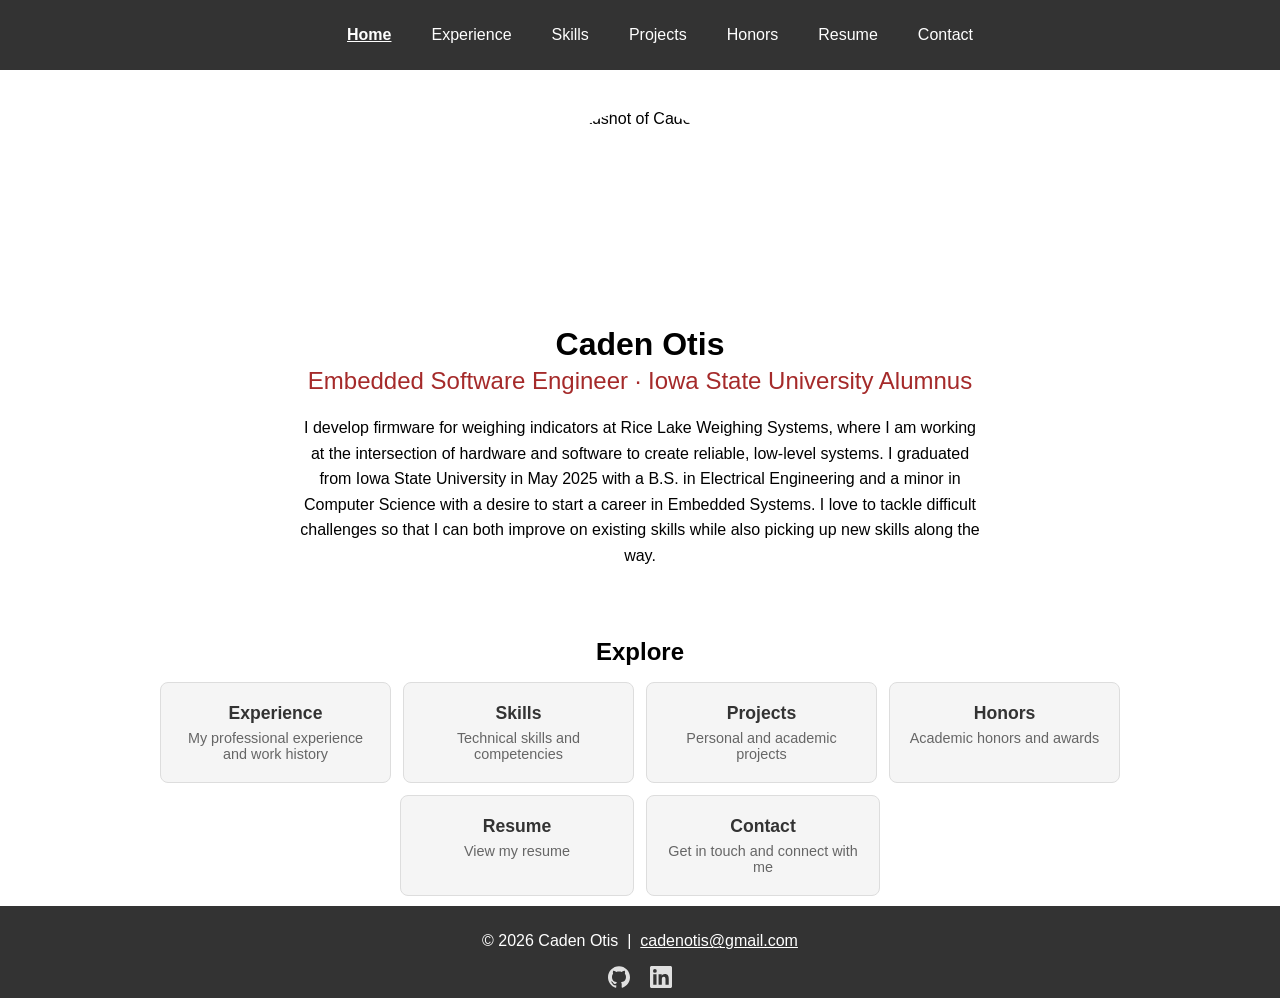
==== index.html @ 0e5d29cf "Add a #toggle-goatcounter usage example to the analytics comment Refs #57" ====
<!DOCTYPE html>
<html lang="en">

<head>
    <meta charset="UTF-8">
    <base href="./">
    <meta name="viewport" content="width=device-width, initial-scale=1.0">
    <link rel="stylesheet" href="./style.css">
    <link rel="icon" type="image/svg+xml" href="./favicon.svg">
    <link rel="icon" type="image/png" sizes="48x48" href="./favicon.png">
    <link rel="shortcut icon" href="./favicon.ico">
    <title>Caden Otis - Home</title>
    <meta name="description" content="Caden Otis — Embedded Software Engineer. Portfolio showcasing experience, skills, and projects.">
    <meta name="author" content="Caden Otis">
    <link rel="canonical" href="https://cadenrotis.github.io/Portfolio/">

    <!-- Open Graph / social sharing -->
    <meta property="og:title" content="Caden Otis - Home">
    <meta property="og:description" content="Embedded Software Engineer | Iowa State University Alumnus. Portfolio and projects.">
    <meta property="og:url" content="https://cadenrotis.github.io/Portfolio/">
    <meta property="og:type" content="website">
    <meta property="og:site_name" content="Caden Otis">
    <meta property="og:image" content="https://cadenrotis.github.io/Portfolio/images/profile.jpg">

    <!-- Twitter/X card -->
    <meta name="twitter:card" content="summary_large_image">
    <meta name="twitter:title" content="Caden Otis - Home">
    <meta name="twitter:description" content="Embedded Software Engineer | Iowa State University Alumnus. Portfolio and projects.">
    <meta name="twitter:image" content="https://cadenrotis.github.io/Portfolio/images/profile.jpg">

    <!-- Site analytics: GoatCounter - cookie-free visit counting, no consent banner
         needed. The absolute https src also resolves on plain-http local previews.
         GoatCounter reads this page's canonical link to pick the recorded path.
         To stop counting your own visits, load any page with #toggle-goatcounter
         appended, e.g. https://cadenrotis.github.io/Portfolio/#toggle-goatcounter -->
    <script data-goatcounter="https://cadenotis.goatcounter.com/count" async src="https://gc.zgo.at/count.js"></script>
</head>

<body>
    <header>
        <nav aria-label="Main navigation">
            <ul>
                <li><a href="./" class="active">Home</a></li>
                <li><a href="experience/">Experience</a></li>
                <li><a href="skills/">Skills</a></li>
                <li><a href="projects/">Projects</a></li>
                <li><a href="honors/">Honors</a></li>
                <li><a href="resume/">Resume</a></li>
                <li><a href="contact/">Contact</a></li>
            </ul>
        </nav>
    </header>

    <main>
    <section id="hero">
        <img src="./images/profile.jpg" alt="Headshot of Caden Otis" width="250">
        <h1>Caden Otis</h1>
        <p class="subtitle">Embedded Software Engineer &middot; Iowa State University Alumnus</p>
        <p class="intro">I develop firmware for weighing indicators at Rice Lake Weighing Systems, where I am working
            at the intersection of hardware and software to create reliable, low-level systems. I graduated from
            Iowa State University in May 2025 with a B.S. in Electrical Engineering and a minor in Computer Science 
            with a desire to start a career in Embedded Systems. I love to tackle difficult challenges so that
            I can both improve on existing skills while also picking up new skills along the way.</p>
    </section>

    <section id="site-guide">
        <h2>Explore</h2>
        <div class="guide-cards">
            <a href="experience/" class="guide-card">
                <h3>Experience</h3>
                <p>My professional experience and work history</p>
            </a>
            <a href="skills/" class="guide-card">
                <h3>Skills</h3>
                <p>Technical skills and competencies</p>
            </a>
            <a href="projects/" class="guide-card">
                <h3>Projects</h3>
                <p>Personal and academic projects</p>
            </a>
            <a href="honors/" class="guide-card">
                <h3>Honors</h3>
                <p>Academic honors and awards</p>
            </a>
            <a href="resume/" class="guide-card">
                <h3>Resume</h3>
                <p>View my resume</p>
            </a>
            <a href="contact/" class="guide-card">
                <h3>Contact</h3>
                <p>Get in touch and connect with me</p>
            </a>
        </div>
    </section>

    </main>

    <footer>
        <p>&copy; <span id="copyright-year">2026</span> Caden Otis &nbsp;|&nbsp; <a href="mailto:cadenotis@gmail.com">cadenotis@gmail.com</a></p>
        <!--
            Social profile links (GitHub + LinkedIn), shown in the footer of every page.
            target="_blank"           -> open the profile in a new tab so visitors keep their
                                         place on this site instead of navigating away.
            rel="noopener noreferrer" -> safety hardening for target="_blank":
                noopener   blocks the new tab from reaching back into this page via window.opener
                           (prevents "reverse tabnabbing", where the opened page could redirect
                           this tab to a phishing look-alike).
                noreferrer stops this page's URL being sent to the destination as the Referer
                           header (also implies noopener). Modern browsers add noopener
                           automatically; it is kept explicit for older browsers.
            aria-label on each <a> -> spoken name for screen readers, since a link containing only
                           an icon has no visible text to announce.
            How the icons work: the logo shapes come from the open, public-domain (CC0) "Simple Icons" brand
            set and are embedded inline as SVG vector paths on a 24x24 grid, rather than loaded as
            image files. The browser draws them as vectors, so they stay sharp at any zoom and cost
            no extra network request. fill="currentColor" makes each inherit the footer's white
            text color, and the rendered size is set by .footer-icon in style.css. To change a
            profile, edit its href below.
        -->
        <nav class="footer-social" aria-label="Social profiles">
            <a href="https://github.com/cadenrotis" target="_blank" rel="noopener noreferrer" aria-label="GitHub profile">
                <svg class="footer-icon" role="img" aria-hidden="true" viewBox="0 0 24 24" width="24" height="24" fill="currentColor"><path d="M12 .297c-6.63 0-12 5.373-12 12 0 5.303 3.438 9.8 8.205 11.385.6.113.82-.258.82-.577 0-.285-.01-1.04-.015-2.04-3.338.724-4.042-1.61-4.042-1.61C4.422 18.07 3.633 17.7 3.633 17.7c-1.087-.744.084-.729.084-.729 1.205.084 1.838 1.236 1.838 1.236 1.07 1.835 2.809 1.305 3.495.998.108-.776.417-1.305.76-1.605-2.665-.3-5.466-1.332-5.466-5.93 0-1.31.465-2.38 1.235-3.22-.135-.303-.54-1.523.105-3.176 0 0 1.005-.322 3.3 1.23.96-.267 1.98-.399 3-.405 1.02.006 2.04.138 3 .405 2.28-1.552 3.285-1.23 3.285-1.23.645 1.653.24 2.873.12 3.176.765.84 1.23 1.91 1.23 3.22 0 4.61-2.805 5.625-5.475 5.92.42.36.81 1.096.81 2.22 0 1.606-.015 2.896-.015 3.286 0 .315.21.69.825.57C20.565 22.092 24 17.592 24 12.297c0-6.627-5.373-12-12-12"/></svg>
            </a>
            <a href="https://www.linkedin.com/in/cadenotis" target="_blank" rel="noopener noreferrer" aria-label="LinkedIn profile">
                <svg class="footer-icon" role="img" aria-hidden="true" viewBox="0 0 24 24" width="24" height="24" fill="currentColor"><path d="M20.447 20.452h-3.554v-5.569c0-1.328-.027-3.037-1.852-3.037-1.853 0-2.136 1.445-2.136 2.939v5.667H9.351V9h3.414v1.561h.046c.477-.9 1.637-1.85 3.37-1.85 3.601 0 4.267 2.37 4.267 5.455v6.286zM5.337 7.433a2.062 2.062 0 01-2.063-2.065 2.064 2.064 0 112.063 2.065zm1.782 13.019H3.555V9h3.564v11.452zM22.225 0H1.771C.792 0 0 .774 0 1.729v20.542C0 23.227.792 24 1.771 24h20.451C23.2 24 24 23.227 24 22.271V1.729C24 .774 23.2 0 22.222 0h.003z"/></svg>
            </a>
        </nav>
    </footer>
    <script src="./auto-generate-year.js"></script>
</body>

</html>
---- style.css ----
header {
    background-color: #333;
    color: #fff;
    padding: 10px 0;
}

nav ul {
    list-style: none;
    display: flex;
    justify-content: center;
}

nav li {
    margin: 0 20px;
}

nav a {
    text-decoration: none;
    color: #fff;
}

nav a.active {
    font-weight: bold;
    text-decoration: underline;
}

body {
    display: flex;
    flex-direction: column;
    min-height: 100vh;
    font-family: Arial, sans-serif;
    margin: 0;
    padding: 0;
}

img {
    max-width: 100%;
}

footer {
    margin-top: auto;
    text-align: center;
    padding: 10px;
    background-color: #333;
    color: #fff;
}

footer a {
    color: #fff;
}

/* --- Content Pages Left Padding --- */

#experience,
#skills,
#projects,
#resume,
#contact {
    max-width: 960px;
    margin: 0 auto;
    padding: 20px 40px;
}

.container {
    max-width: 960px;
    margin: 0 auto;
    padding: 40px;
}

.project {
    margin-bottom: 20px;
    border: 1px solid #ccc;
    padding: 20px;
}

.project > img {
    display: block;
    margin: 0 auto;
}

.project-gallery {
    display: grid;
    grid-template-columns: 1fr 1fr;
    gap: 8px;
    margin-bottom: 12px;
}

.project-gallery img {
    width: 100%;
    aspect-ratio: 750 / 424;
    object-fit: cover;
    border: 1px solid #ddd;
    border-radius: 4px;
}

.job-gallery {
    display: grid;
    grid-template-columns: 1fr 1fr;
    gap: 8px;
    margin-top: 12px;
}

.job-gallery img {
    width: 100%;
    object-fit: cover;
    border: 1px solid #ddd;
    border-radius: 4px;
    display: block;
}

.job-gallery figure {
    margin: 0;
}

.job-gallery figcaption {
    text-align: center;
    font-style: italic;
    font-size: 0.9em;
    color: #555;
    margin-top: 4px;
}

.job-image {
    margin: 12px auto 0;
    max-width: 300px;
}

.job-image img {
    width: 100%;
    border: 1px solid #ddd;
    border-radius: 4px;
    display: block;
}

.job-image figcaption {
    text-align: center;
    font-style: italic;
    font-size: 0.9em;
    color: #555;
    margin-top: 4px;
}

.job-logo {
    display: block;
    margin: 12px auto 0;
    max-width: 400px;
}

.job-logo img {
    width: 100%;
    display: block;
}

.job {
    margin-bottom: 30px;
    border-left: 3px solid #333;
    padding: 10px 20px;
}

.date {
    font-style: italic;
    color: #666;
}

.role-summary {
    margin: 4px 0 12px;
}

.job li + li {
    margin-top: 8px;
}

/* Center a page's content vertically between the header and footer */
main.page-center {
    flex: 1;
    display: flex;
    flex-direction: column;
}

#not-found {
    flex: 1;
    display: flex;
    flex-direction: column;
    justify-content: center;
    align-items: center;
    gap: 8px;
    text-align: center;
}

#not-found .compass-icon {
    display: block;
}

#not-found .back-link {
    text-align: center;
}

/* --- Homepage Hero --- */

#hero {
    text-align: center;
    padding: 40px 20px;
}

#hero img {
    border-radius: 50%;
    width: 200px;
    height: 200px;
    object-fit: cover;
    display: block;
    margin: 0 auto 16px;
}

#hero h1 {
    margin: 0 0 4px;
    font-size: 2em;
}

#hero .subtitle {
    color: brown;
    font-size: 1.5em;
    margin: 0 0 20px;
}

#hero .intro {
    max-width: 680px;
    margin: 0 auto;
    line-height: 1.6;
}

/* --- Site Guide Cards --- */

#site-guide {
    text-align: center;
    padding: 10px 20px;
}

#site-guide h2 {
    margin-bottom: 16px;
}

.guide-cards {
    display: flex;
    flex-wrap: wrap;
    justify-content: center;
    gap: 12px;
    max-width: 960px;
    margin: 0 auto;
}

.guide-card {
    display: block;
    flex: 1 1 160px;
    max-width: 200px;
    min-width: 140px;
    background-color: #f5f5f5;
    border: 1px solid #ddd;
    border-radius: 8px;
    padding: 20px 16px;
    text-decoration: none;
    color: #333;
    transition: transform 0.15s, box-shadow 0.15s;
}

.guide-card:hover {
    transform: translateY(-3px);
    box-shadow: 0 4px 12px rgba(0,0,0,0.1);
}

.guide-card h3 {
    margin: 0 0 6px;
    font-size: 1.1em;
}

.guide-card p {
    margin: 0;
    font-size: 0.9em;
    color: #666;
}

/* --- Honors Page --- */

#honors {
    max-width: 720px;
    margin: 0 auto;
    padding: 40px 20px;
}

#honors h2 {
    margin-bottom: 24px;
}

.honors-list {
    list-style: none;
    padding: 0;
    margin: 0;
}

.honors-list li {
    border-left: 3px solid #333;
    padding: 12px 20px;
    margin-bottom: 16px;
}

.honor-name {
    font-weight: bold;
    font-size: 1.05em;
}

.honor-date {
    font-style: italic;
    color: #666;
    font-size: 0.9em;
    display: block;
    margin-top: 2px;
}

.honor-desc {
    margin: 4px 0 0;
    font-size: 0.92em;
    color: #555;
}

.skills-category {
    margin-bottom: 20px;
}

.skills-category h3 {
    margin-bottom: 8px;
}

.skill-tags {
    list-style: none;
    padding: 0;
    display: flex;
    flex-wrap: wrap;
    gap: 8px;
}

.skill-tags li {
    background-color: #e0e0e0;
    color: #333;
    padding: 4px 12px;
    border-radius: 4px;
    font-size: 14px;
}

.contact-card {
    background-color: #f5f5f5;
    border: 1px solid #ddd;
    border-radius: 6px;
    padding: 24px;
    max-width: 480px;
}

.contact-info {
    list-style: none;
    padding: 0;
    margin: 0;
}

.contact-info li {
    padding: 8px 0;
    border-bottom: 1px solid #ddd;
}

.contact-info li:last-child {
    border-bottom: none;
}

.contact-info a {
    color: #1a0dab;
    text-decoration: none;
}

.contact-info a:hover {
    text-decoration: underline;
}

.contact-icon {
    display: block;
    margin: 0 auto 12px;
    /* min() keeps the 450px desktop cap but never lets the image exceed its container */
    max-width: min(450px, 100%);
}
/* --- Footer social icons ---
   The icon links live in each page's <footer> markup as inline SVG (shapes
   from the open Simple Icons brand set), so
   there is no image file to load. They are sized 22x22 and colored via
   fill:currentColor, which inherits the footer's white text color. Hover
   and keyboard focus raise opacity, and a visible focus outline keeps the
   links usable without a mouse. */
.footer-social {
    display: flex;
    justify-content: center;
    align-items: center;
    gap: 20px;
    margin-top: 8px;
}

.footer-social a {
    display: inline-flex;
    color: #fff;
    opacity: 0.85;
    transition: opacity 0.2s ease;
}

.footer-social a:hover,
.footer-social a:focus-visible {
    opacity: 1;
}

.footer-social a:focus-visible {
    outline: 2px solid #fff;
    outline-offset: 3px;
    border-radius: 4px;
}

.footer-icon {
    display: block;
    width: 22px;
    height: 22px;
    fill: currentColor;
}

/* --- Resume page ---
   The resume PDF is embedded in an <iframe>; these rules style the box around
   it and give it a tall, responsive height (reduced a little below 560px). */
#resume h2 {
    margin-bottom: 16px;
}

.resume-download {
    margin: 0 0 16px;
}

.resume-viewer {
    border: 1px solid #ddd;
    border-radius: 8px;
    overflow: hidden;
    background-color: #f5f5f5;
}

.resume-viewer iframe {
    display: block;
    width: 100%;
    height: 80vh;
    min-height: 520px;
    border: 0;
}
/* --- Responsive layout (mobile) ---
   Below 700px the nav wraps and tightens so all six links stay visible
   instead of overflowing off-screen; the other breakpoints trim content
   padding and stack the two-column galleries on small phones. */
@media (max-width: 700px) {
    nav ul {
        flex-wrap: wrap;
        padding: 0;
        row-gap: 6px;
    }

    nav li {
        margin: 0 10px;
    }

    nav a {
        font-size: 0.95em;
    }

    #experience,
    #skills,
    #projects,
    #resume,
    #contact {
        padding: 20px 20px;
    }

    .container {
        padding: 24px 20px;
    }
}

/* Small phones: single-column galleries, tighter hero/card spacing. */
@media (max-width: 560px) {
    .project-gallery,
    .job-gallery {
        grid-template-columns: 1fr;
    }

    #hero {
        padding: 28px 16px;
    }

    #hero h1 {
        font-size: 1.6em;
    }

    #hero .subtitle {
        font-size: 1.15em;
    }

    .contact-card {
        padding: 16px;
    }

    .job {
        padding: 10px 14px;
    }

    .honors-list li {
        padding: 12px 14px;
    }

    .resume-viewer iframe {
        height: 70vh;
        min-height: 420px;
    }
}

/* Very small phones: keep the nav on as few lines as possible. */
@media (max-width: 380px) {
    nav li {
        margin: 0 7px;
    }

    nav a {
        font-size: 0.9em;
    }
}
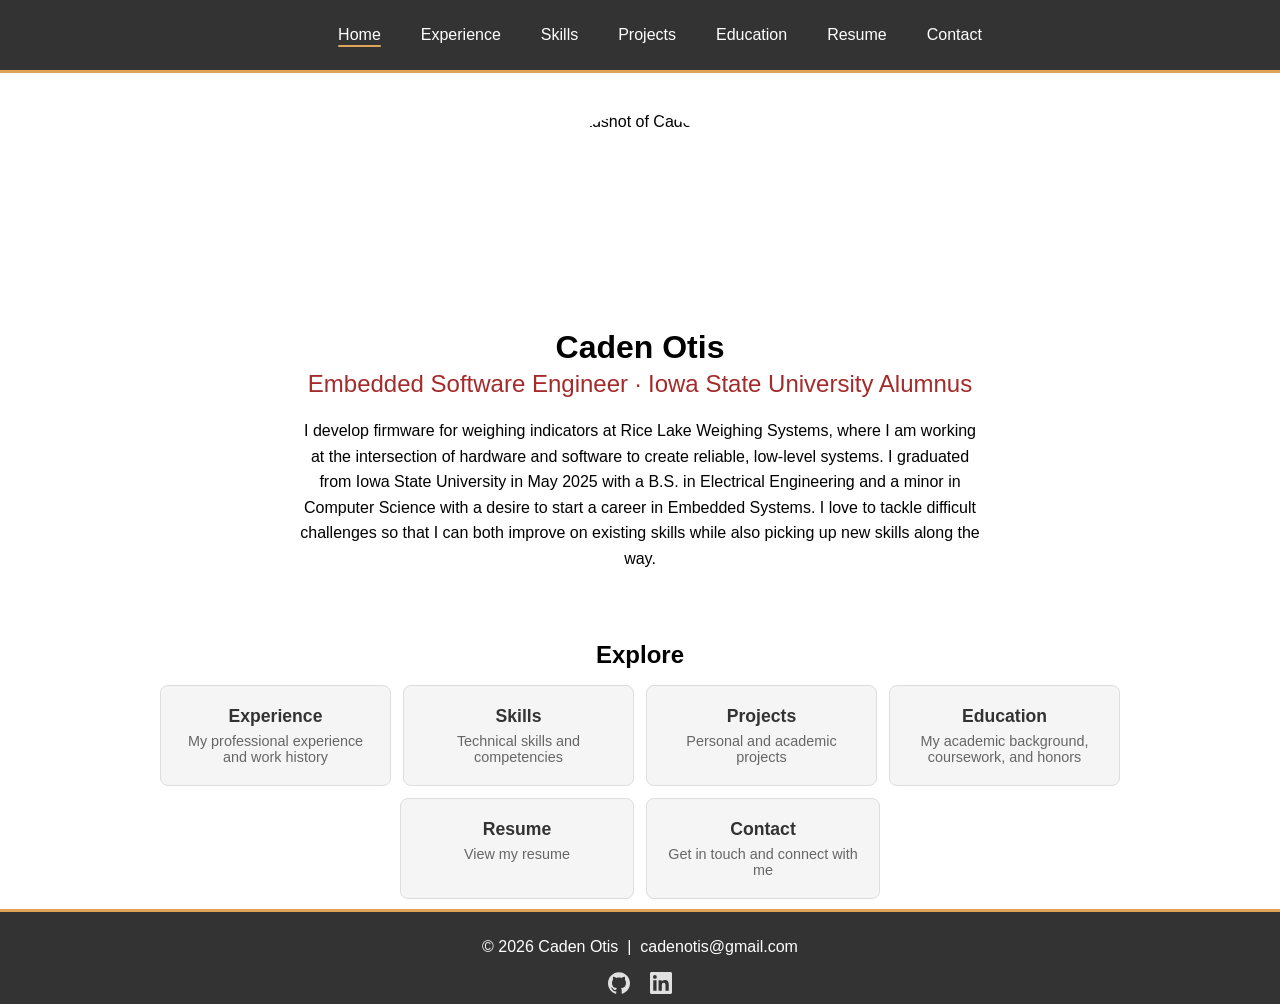
==== commit 3a2d7297: "Point nav and homepage guide card at Education Update the link label and href on all seven pages plu" ====
--- a/index.html
+++ b/index.html
@@ -44,7 +44,7 @@
                 <li><a href="experience/">Experience</a></li>
                 <li><a href="skills/">Skills</a></li>
                 <li><a href="projects/">Projects</a></li>
-                <li><a href="honors/">Honors</a></li>
+                <li><a href="education/">Education</a></li>
                 <li><a href="resume/">Resume</a></li>
                 <li><a href="contact/">Contact</a></li>
             </ul>
@@ -78,9 +78,9 @@
                 <h3>Projects</h3>
                 <p>Personal and academic projects</p>
             </a>
-            <a href="honors/" class="guide-card">
-                <h3>Honors</h3>
-                <p>Academic honors and awards</p>
+            <a href="education/" class="guide-card">
+                <h3>Education</h3>
+                <p>My academic background, coursework, and honors</p>
             </a>
             <a href="resume/" class="guide-card">
                 <h3>Resume</h3>
@@ -126,7 +126,7 @@
             </a>
         </nav>
     </footer>
-    <script src="./auto-generate-year.js"></script>
+    <script src="./site.js"></script>
 </body>
 
 </html>
--- a/style.css
+++ b/style.css
@@ -1,7 +1,25 @@
+/* --- Accent color ---
+   The single accent, used for every hover/active state in the header nav and
+   the footer (link underlines, the facing edge of each bar, and the social
+   icons on hover) so the two bars read as one system. Picked to stay legible
+   against the #333 bars.
+*/
+:root {
+    --accent: #e0a458;
+}
+
 header {
     background-color: #333;
     color: #fff;
     padding: 10px 0;
+    /* Thin accent edge facing the page, mirrored by the footer's top border. */
+    border-bottom: 3px solid var(--accent);
+    /* Pin the bar to the top of the viewport while the page scrolls under it.
+       Sticky (not fixed) keeps the bar in the document flow, so the footer and
+       every page's layout stay exactly as they were. */
+    position: sticky;
+    top: 0;
+    z-index: 100;
 }
 
 nav ul {
@@ -15,13 +33,53 @@
 }
 
 nav a {
+    position: relative;
     text-decoration: none;
     color: #fff;
 }
 
-nav a.active {
-    font-weight: bold;
-    text-decoration: underline;
+/* --- Accent underline (header nav + footer) ---
+   A short accent bar under each link. It grows out from the center on hover
+   and keyboard focus, and stays visible on the current page's nav link (the
+   old bold + underline is dropped so the link doesn't double up or shift).
+   Drawn as a pseudo-element, so it adds no layout and never affects the nav's
+   wrapping at narrow widths. */
+nav a::after,
+footer a::after {
+    content: "";
+    position: absolute;
+    left: 0;
+    right: 0;
+    bottom: -4px;
+    height: 2px;
+    border-radius: 1px;
+    background-color: var(--accent);
+    transform: scaleX(0);
+    transform-origin: center;
+    transition: transform 0.2s ease;
+}
+
+/* The underline shows up three ways: :hover (mouse), :focus-visible (keyboard
+   tabbing; unlike :focus it ignores mouse clicks), and .active - a CLASS set in
+   the HTML on the current page's link, not the :active pseudo-class ("being
+   pressed"). Targeting a:hover::after, not a:hover, reaches the generated
+   underline box rather than the link text. */
+nav a:hover::after,
+nav a:focus-visible::after,
+nav a.active::after, /* This denotes the currently selected/active page, so the underline stays in the nav bar for that page */
+footer a:hover::after,
+footer a:focus-visible::after {
+    transform: scaleX(1);
+}
+
+/* Respect a reduced-motion preference (an OS/browser accessibility setting): the
+   underline still appears on hover, focus and the current page - it just doesn't
+   grow in. Any new animated selector belongs in this list too. */
+@media (prefers-reduced-motion: reduce) {
+    nav a::after,
+    footer a::after {
+        transition: none;
+    }
 }
 
 body {
@@ -43,10 +101,14 @@
     padding: 10px;
     background-color: #333;
     color: #fff;
+    /* Mirrors the header's bottom edge so the two bars read as one system. */
+    border-top: 3px solid var(--accent);
 }
 
 footer a {
+    position: relative;
     color: #fff;
+    text-decoration: none;
 }
 
 /* --- Content Pages Left Padding --- */
@@ -384,7 +446,7 @@
     max-width: min(450px, 100%);
 }
 /* --- Footer social icons ---
-   The icon links live in each page's <footer> markup as inline SVG (shapes
+   The icon links live in each page's <footer> markup as inline SVG (shapes
    from the open Simple Icons brand set), so
    there is no image file to load. They are sized 22x22 and colored via
    fill:currentColor, which inherits the footer's white text color. Hover
@@ -402,14 +464,20 @@
     display: inline-flex;
     color: #fff;
     opacity: 0.85;
-    transition: opacity 0.2s ease;
-}
-
+    transition: opacity 0.2s ease, color 0.2s ease;
+}
+
+/* The accent covers this hover state too, so it is the only highlight color
+   used in either bar. :focus-visible sits alongside :hover so a keyboard user
+   tabbing to an icon gets the same highlight. */
 .footer-social a:hover,
 .footer-social a:focus-visible {
     opacity: 1;
-}
-
+    color: var(--accent);
+}
+
+/* Separate from the highlight above so the ring stays keyboard-only: unlike
+   :focus, :focus-visible does not fire on a mouse click. */
 .footer-social a:focus-visible {
     outline: 2px solid #fff;
     outline-offset: 3px;
@@ -421,6 +489,48 @@
     width: 22px;
     height: 22px;
     fill: currentColor;
+}
+
+/* --- Back to top button
+   A fixed bottom-right button, created by site.js on every page.
+   It stays invisible until the reader scrolls down a little (the script toggles
+   body.is-scrolled), then fades in; clicking it smooth-scrolls back to the top.
+   A light fill keeps it legible over both the white page and the dark footer. */
+#back-to-top {
+    position: fixed;
+    right: 20px;
+    bottom: 20px;
+    width: 44px;
+    height: 44px;
+    display: flex;
+    align-items: center;
+    justify-content: center;
+    background-color: #fff;
+    color: #333;
+    border: 1px solid #ccc;
+    border-radius: 50%;
+    box-shadow: 0 2px 6px rgba(0, 0, 0, 0.25);
+    font-size: 1.2em;
+    line-height: 1;
+    cursor: pointer;
+    opacity: 0;
+    visibility: hidden;
+    transition: opacity 0.2s ease, visibility 0.2s ease;
+    z-index: 100;
+}
+
+body.is-scrolled #back-to-top {
+    opacity: 1;
+    visibility: visible;
+}
+
+#back-to-top:hover {
+    background-color: #f5f5f5;
+}
+
+#back-to-top:focus-visible {
+    outline: 2px solid #333;
+    outline-offset: 3px;
 }
 
 /* --- Resume page ---
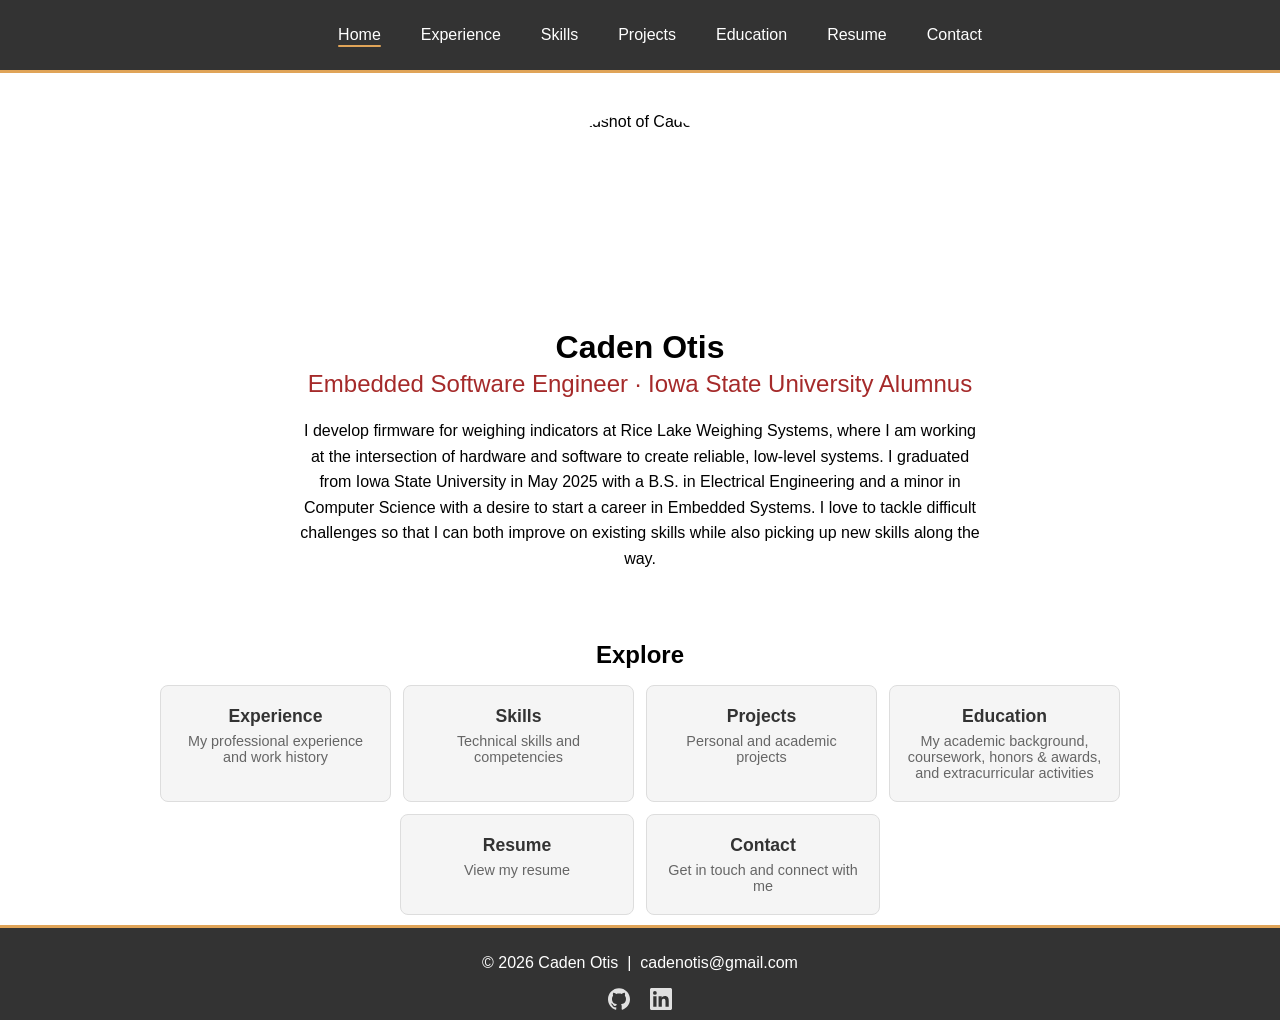
==== commit c5ead193: "Update education guide card description" ====
--- a/index.html
+++ b/index.html
@@ -80,7 +80,7 @@
             </a>
             <a href="education/" class="guide-card">
                 <h3>Education</h3>
-                <p>My academic background, coursework, and honors</p>
+                <p>My academic background, coursework, honors & awards, and extracurricular activities</p>
             </a>
             <a href="resume/" class="guide-card">
                 <h3>Resume</h3>
--- a/style.css
+++ b/style.css
@@ -340,16 +340,72 @@
     color: #666;
 }
 
-/* --- Honors Page --- */
-
-#honors {
+/* --- Education Page --- */
+
+/* The Education page stacks several subsections in one centred column. */
+#education,
+#honors,
+#activities {
     max-width: 720px;
     margin: 0 auto;
     padding: 40px 20px;
 }
 
-#honors h2 {
+/* Keep only the first section's top gutter so the subsections read as parts of
+   one page rather than separate pages. */
+#honors,
+#activities {
+    padding-top: 0;
+}
+
+#education h2,
+#honors h2,
+#activities h2 {
     margin-bottom: 24px;
+}
+
+.education-entry {
+    border-left: 3px solid #333;
+    padding: 12px 20px;
+}
+
+/* Same treatment as the project cards: the image sits at the bottom of the
+   card, centred, at its natural size and scaling down with the column. */
+.education-entry > img {
+    display: block;
+    max-width: 100%;
+    height: auto;
+    margin: 16px auto 0;
+}
+
+.education-school {
+    display: block;
+    font-weight: bold;
+    font-size: 1.05em;
+}
+
+.education-degree {
+    display: block;
+    margin-top: 2px;
+}
+
+.education-date {
+    display: block;
+    margin-top: 2px;
+    font-style: italic;
+    color: #666;
+    font-size: 0.9em;
+}
+
+.education-coursework {
+    margin: 8px 0 0;
+    font-size: 0.92em;
+    color: #555;
+}
+
+.education-coursework span {
+    font-weight: bold;
+    color: #333;
 }
 
 .honors-list {
@@ -381,6 +437,41 @@
     margin: 4px 0 0;
     font-size: 0.92em;
     color: #555;
+}
+
+/* Activity images, laid out two-up like the experience page's job galleries
+   with the same caption treatment. Unlike those galleries the images are not
+   stretched to the column width: each keeps its own aspect ratio and is never
+   upscaled, so the small Tau Beta Pi logo stays sharp. The first column sizes
+   to the logo and the photo takes the rest, so the photo is as wide as the
+   pair allows (an even split would cap the photo at half the section). */
+.activity-gallery {
+    display: grid;
+    grid-template-columns: 0.65fr 1fr;
+    gap: 8px;
+    align-items: start;
+    margin-top: 16px;
+}
+
+.activity-gallery figure {
+    margin: 0;
+}
+
+.activity-gallery img {
+    display: block;
+    max-width: 100%;
+    height: auto;
+    margin: 0 auto;
+    border: 1px solid #ddd;
+    border-radius: 4px;
+}
+
+.activity-gallery figcaption {
+    text-align: center;
+    font-style: italic;
+    font-size: 0.9em;
+    color: #555;
+    margin-top: 4px;
 }
 
 .skills-category {
@@ -593,7 +684,8 @@
 /* Small phones: single-column galleries, tighter hero/card spacing. */
 @media (max-width: 560px) {
     .project-gallery,
-    .job-gallery {
+    .job-gallery,
+    .activity-gallery {
         grid-template-columns: 1fr;
     }
 
@@ -618,6 +710,10 @@
     }
 
     .honors-list li {
+        padding: 12px 14px;
+    }
+
+    .education-entry {
         padding: 12px 14px;
     }
 
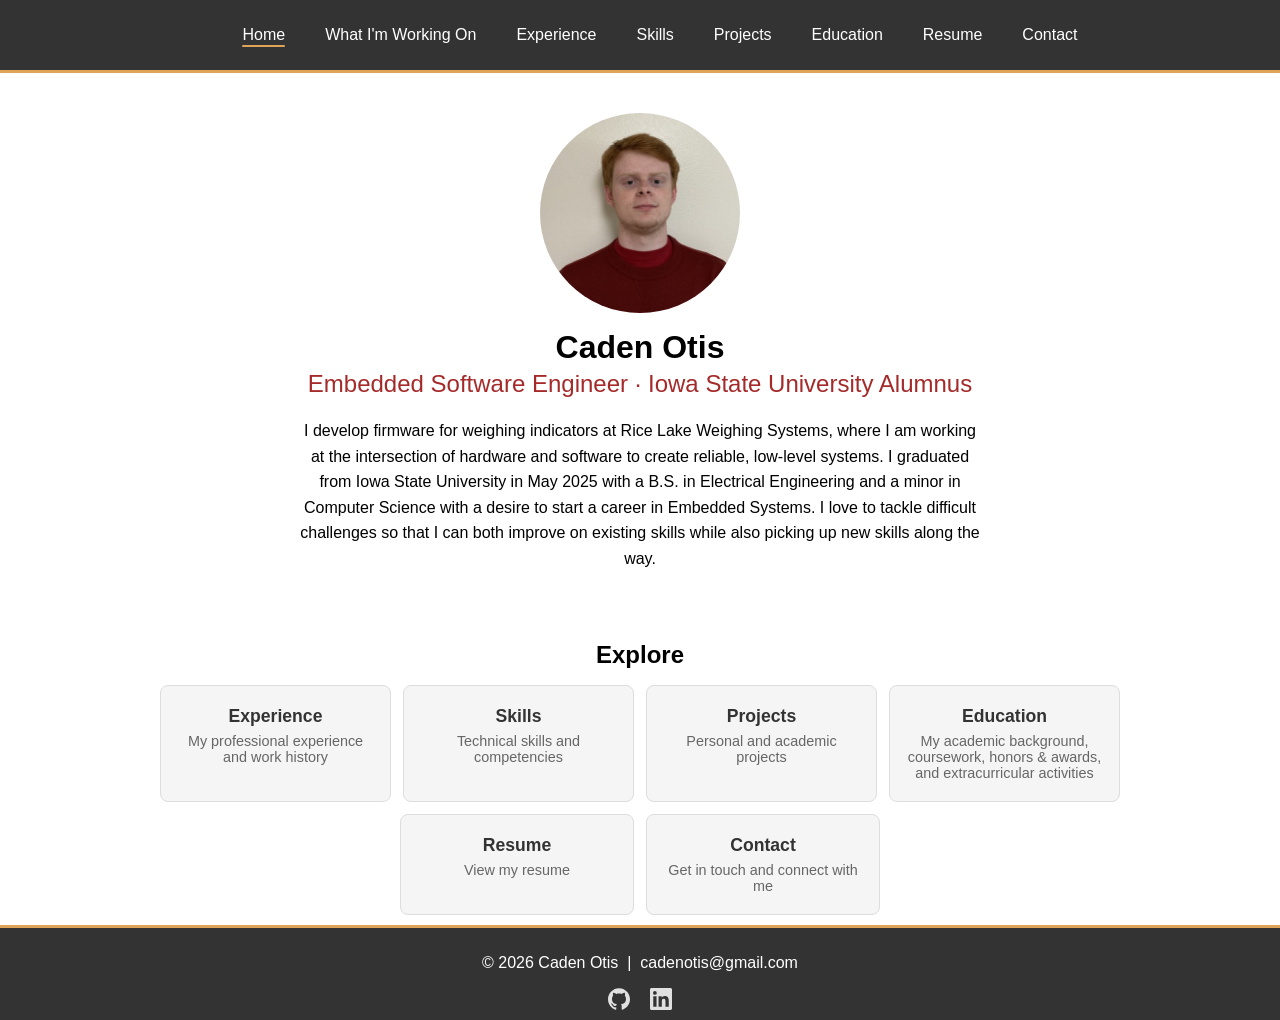
==== commit bfe63296: "Add What I'm Working On to the nav on every page" ====
--- a/index.html
+++ b/index.html
@@ -41,6 +41,7 @@
         <nav aria-label="Main navigation">
             <ul>
                 <li><a href="./" class="active">Home</a></li>
+                <li><a href="now/">What I'm Working On</a></li>
                 <li><a href="experience/">Experience</a></li>
                 <li><a href="skills/">Skills</a></li>
                 <li><a href="projects/">Projects</a></li>
--- a/style.css
+++ b/style.css
@@ -77,7 +77,8 @@
    grow in. Any new animated selector belongs in this list too. */
 @media (prefers-reduced-motion: reduce) {
     nav a::after,
-    footer a::after {
+    footer a::after,
+    .guide-card {
         transition: none;
     }
 }
@@ -132,6 +133,7 @@
 .project {
     margin-bottom: 20px;
     border: 1px solid #ccc;
+    border-radius: 8px;
     padding: 20px;
 }
 
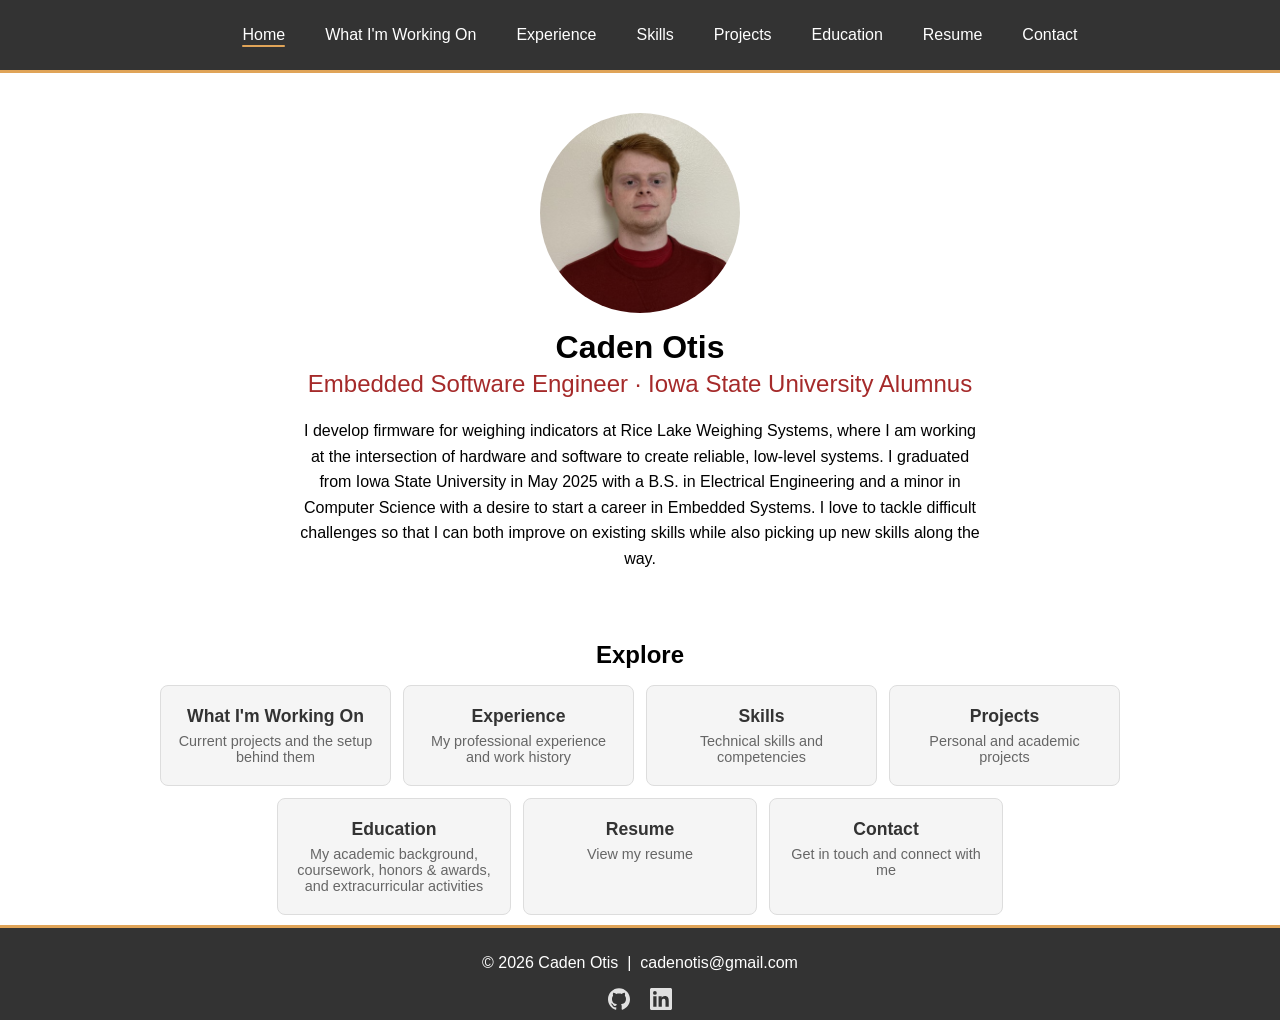
==== commit c5b85389: "Add a homepage guide card for What I'm Working On" ====
--- a/index.html
+++ b/index.html
@@ -67,6 +67,10 @@
     <section id="site-guide">
         <h2>Explore</h2>
         <div class="guide-cards">
+            <a href="now/" class="guide-card">
+                <h3>What I'm Working On</h3>
+                <p>Current projects and the setup behind them</p>
+            </a>
             <a href="experience/" class="guide-card">
                 <h3>Experience</h3>
                 <p>My professional experience and work history</p>
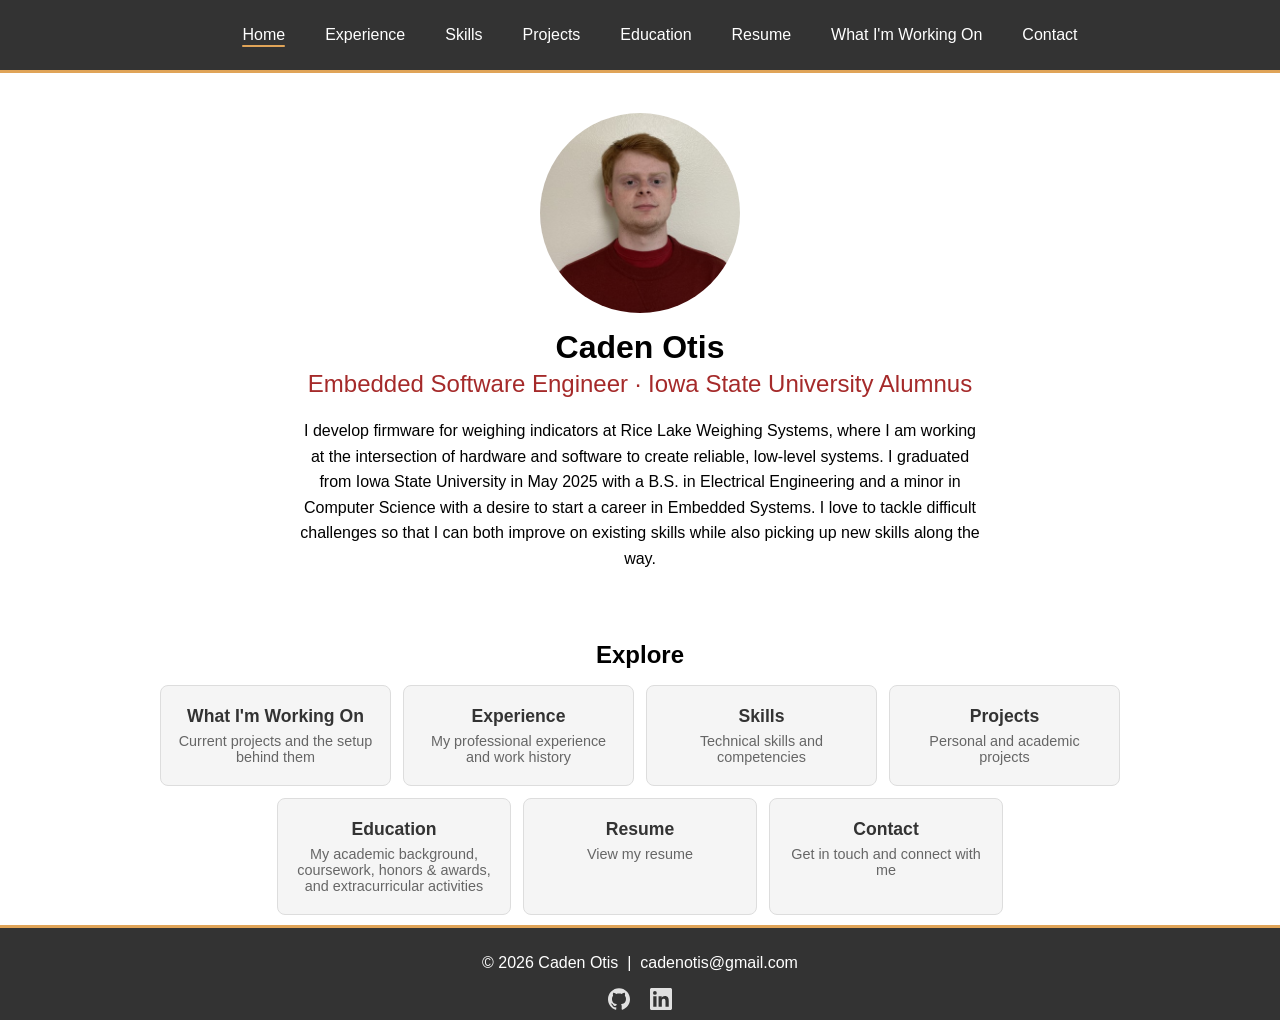
==== commit e9a19be3: "Move What I'm Working On between Resume and Contact in the nav" ====
--- a/index.html
+++ b/index.html
@@ -41,12 +41,12 @@
         <nav aria-label="Main navigation">
             <ul>
                 <li><a href="./" class="active">Home</a></li>
-                <li><a href="now/">What I'm Working On</a></li>
                 <li><a href="experience/">Experience</a></li>
                 <li><a href="skills/">Skills</a></li>
                 <li><a href="projects/">Projects</a></li>
                 <li><a href="education/">Education</a></li>
                 <li><a href="resume/">Resume</a></li>
+                <li><a href="now/">What I'm Working On</a></li>
                 <li><a href="contact/">Contact</a></li>
             </ul>
         </nav>
--- a/style.css
+++ b/style.css
@@ -25,11 +25,22 @@
 nav ul {
     list-style: none;
     display: flex;
+    /* Wrap as a group whenever the links no longer fit. Without this the
+       default flex-shrink squeezes the links instead, which stacks a
+       multi-word label onto several lines and can push a horizontal
+       scrollbar onto the page. */
+    flex-wrap: wrap;
+    /* Breathing room between wrapped rows, since the underline bar hangs
+       4px below each link. */
+    row-gap: 6px;
     justify-content: center;
 }
 
 nav li {
     margin: 0 20px;
+    /* Keep each link at its natural width so the row wraps instead of
+       squashing the label. */
+    flex-shrink: 0;
 }
 
 nav a {
@@ -364,6 +375,43 @@
 #honors h2,
 #activities h2 {
     margin-bottom: 24px;
+}
+
+/* --- What I'm Working On page ---
+   Mirrors the Education page: several subsections share one centred column,
+   and only the first keeps its top gutter. */
+#now,
+#now-assistant,
+#now-server,
+#now-next {
+    max-width: 720px;
+    margin: 0 auto;
+    padding: 40px 20px;
+}
+
+#now-assistant,
+#now-server,
+#now-next {
+    padding-top: 0;
+}
+
+#now h2,
+#now-assistant h2,
+#now-server h2,
+#now-next h2 {
+    margin-bottom: 24px;
+}
+
+/* The logo sits at the bottom of its section, like the Education page's
+   wordmark: centred, at its natural aspect ratio, scaling down with the
+   column. Capped rather than stretched to the column so it stays logo-sized
+   beside the text, and left without a border because it is a logo rather
+   than a photograph. */
+#now-assistant > img {
+    display: block;
+    height: auto;
+    margin: 16px auto 0;
+    max-width: min(400px, 100%);
 }
 
 .education-entry {
@@ -652,14 +700,15 @@
     border: 0;
 }
 /* --- Responsive layout (mobile) ---
-   Below 700px the nav wraps and tightens so all six links stay visible
+   Below 700px the nav tightens (and, from the base rule, wraps) so all eight
+   links stay visible
    instead of overflowing off-screen; the other breakpoints trim content
    padding and stack the two-column galleries on small phones. */
 @media (max-width: 700px) {
     nav ul {
-        flex-wrap: wrap;
+        /* Wrapping and the row gap live on the base rule now; this only
+           drops the UA's default indent so the links centre properly. */
         padding: 0;
-        row-gap: 6px;
     }
 
     nav li {
@@ -725,10 +774,12 @@
     }
 }
 
-/* Very small phones: keep the nav on as few lines as possible. */
+/* Very small phones: keep the nav on as few lines as possible. The tighter
+   side margin is what keeps the eight links on two rows at 320px - at 7px
+   the last link is a few pixels short and spills onto a third. */
 @media (max-width: 380px) {
     nav li {
-        margin: 0 7px;
+        margin: 0 5px;
     }
 
     nav a {
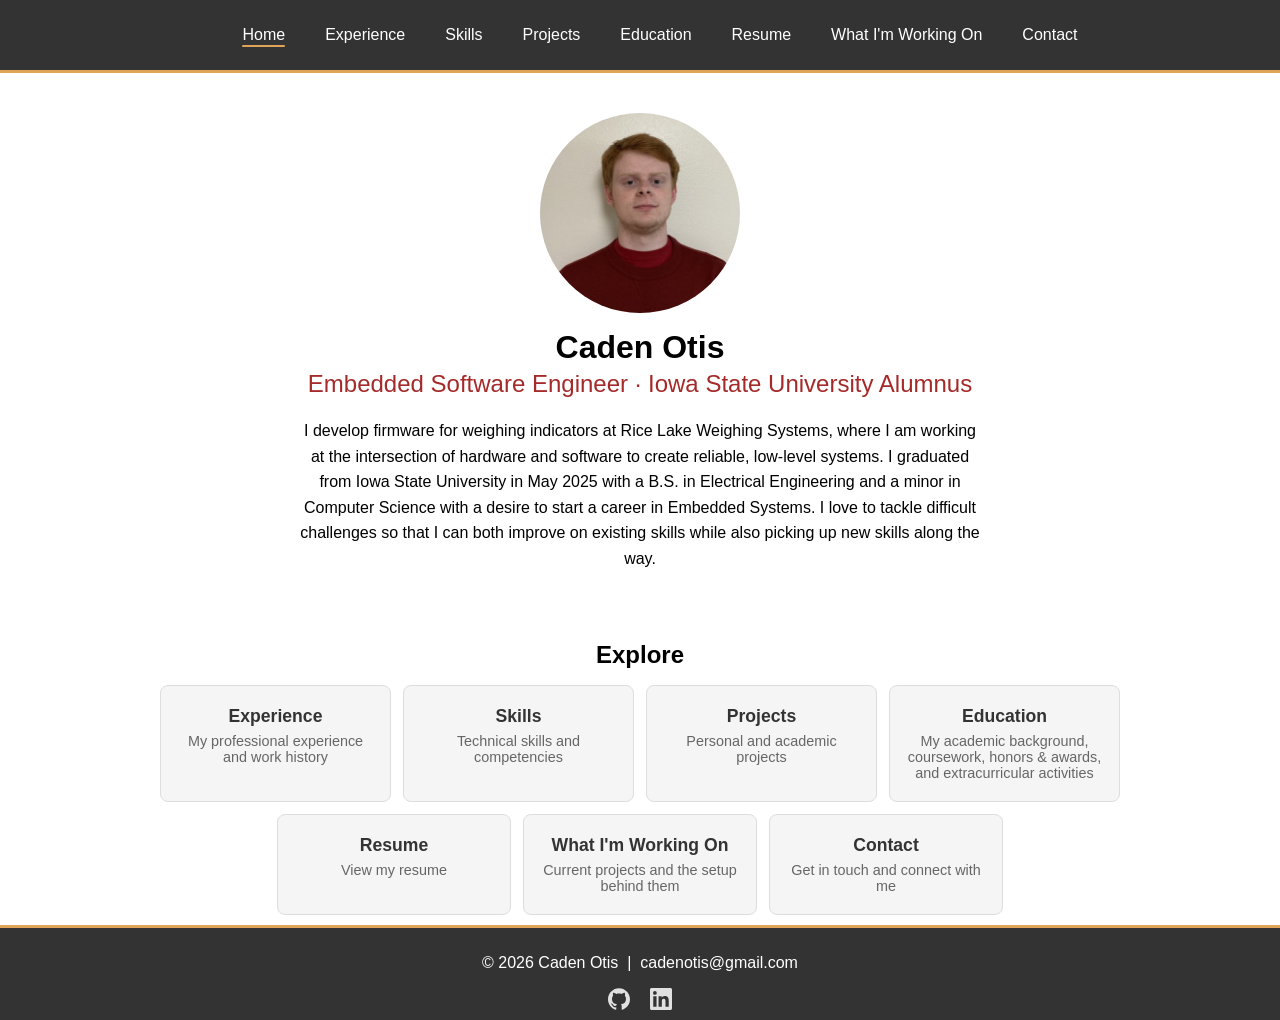
==== commit 7d3f0877: "Move the What I'm Working On guide card between Resume and Contact" ====
--- a/index.html
+++ b/index.html
@@ -67,10 +67,6 @@
     <section id="site-guide">
         <h2>Explore</h2>
         <div class="guide-cards">
-            <a href="now/" class="guide-card">
-                <h3>What I'm Working On</h3>
-                <p>Current projects and the setup behind them</p>
-            </a>
             <a href="experience/" class="guide-card">
                 <h3>Experience</h3>
                 <p>My professional experience and work history</p>
@@ -90,6 +86,10 @@
             <a href="resume/" class="guide-card">
                 <h3>Resume</h3>
                 <p>View my resume</p>
+            </a>
+            <a href="now/" class="guide-card">
+                <h3>What I'm Working On</h3>
+                <p>Current projects and the setup behind them</p>
             </a>
             <a href="contact/" class="guide-card">
                 <h3>Contact</h3>
